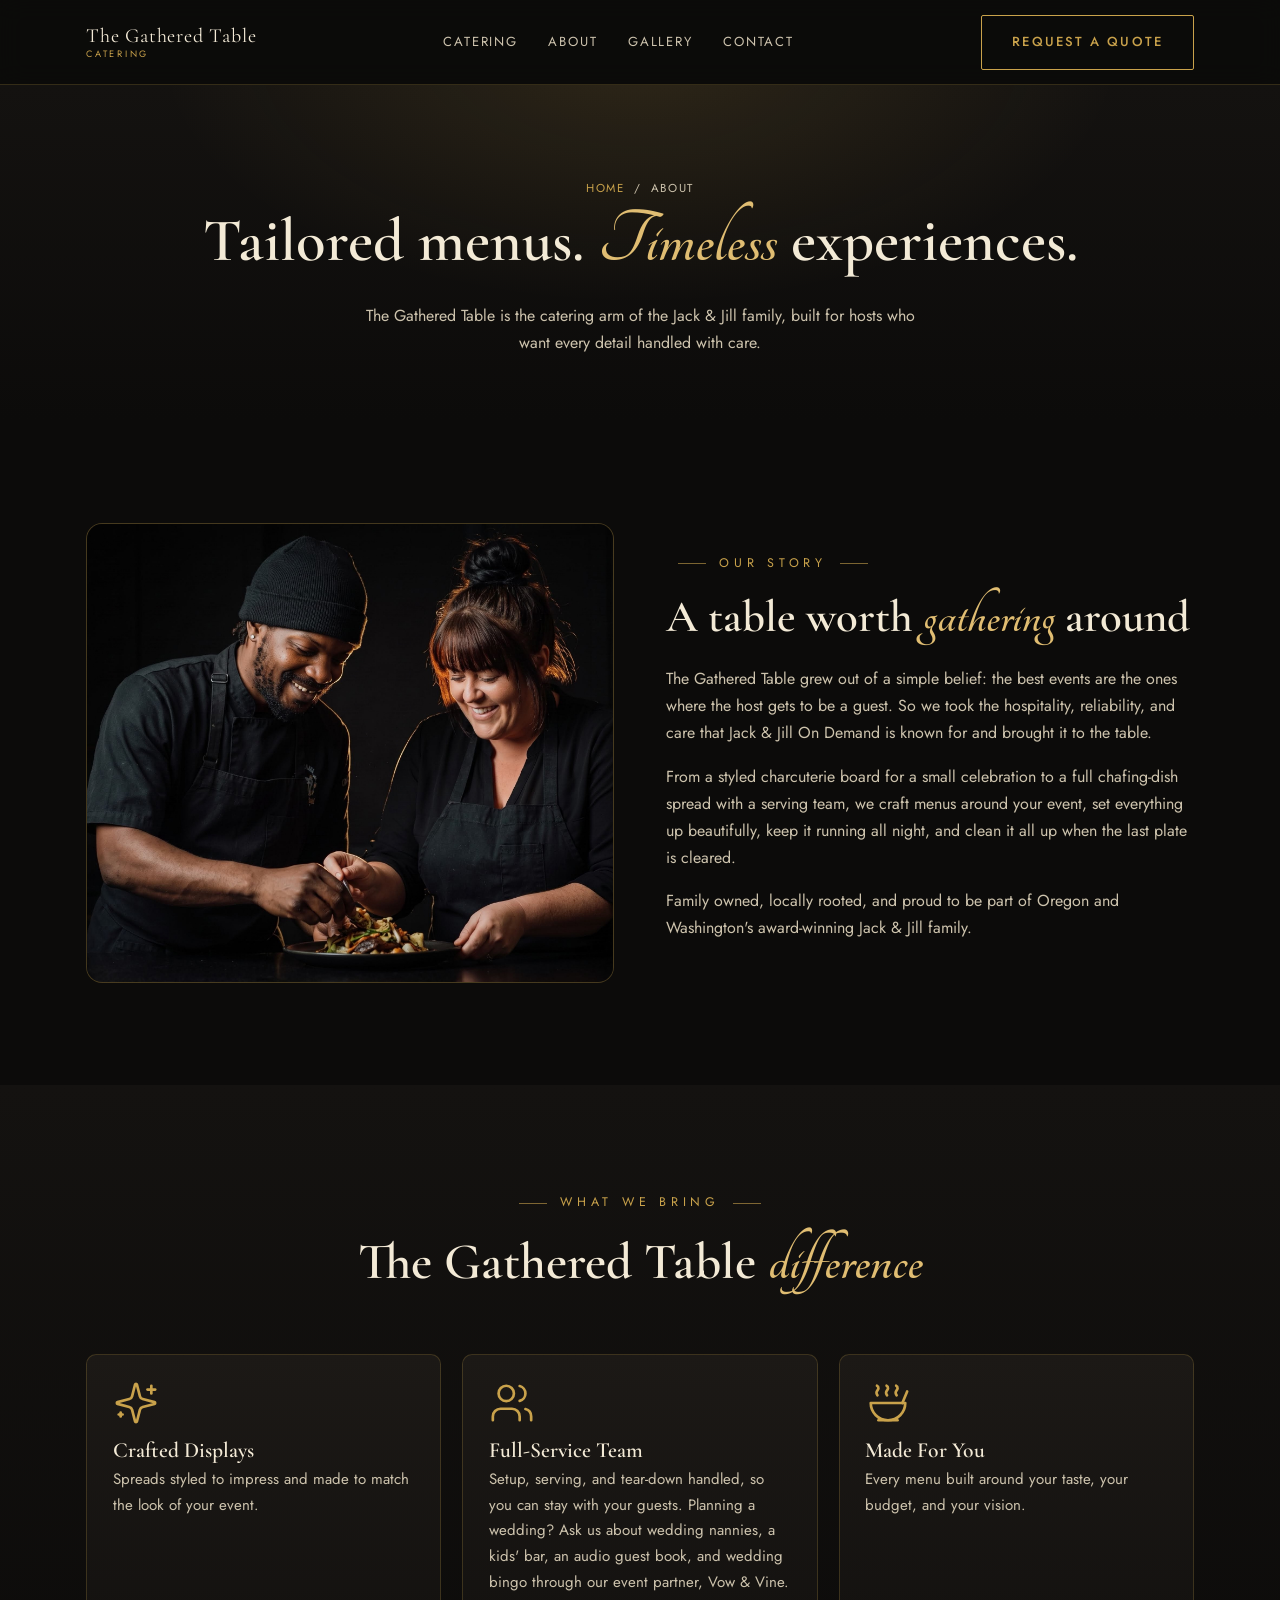
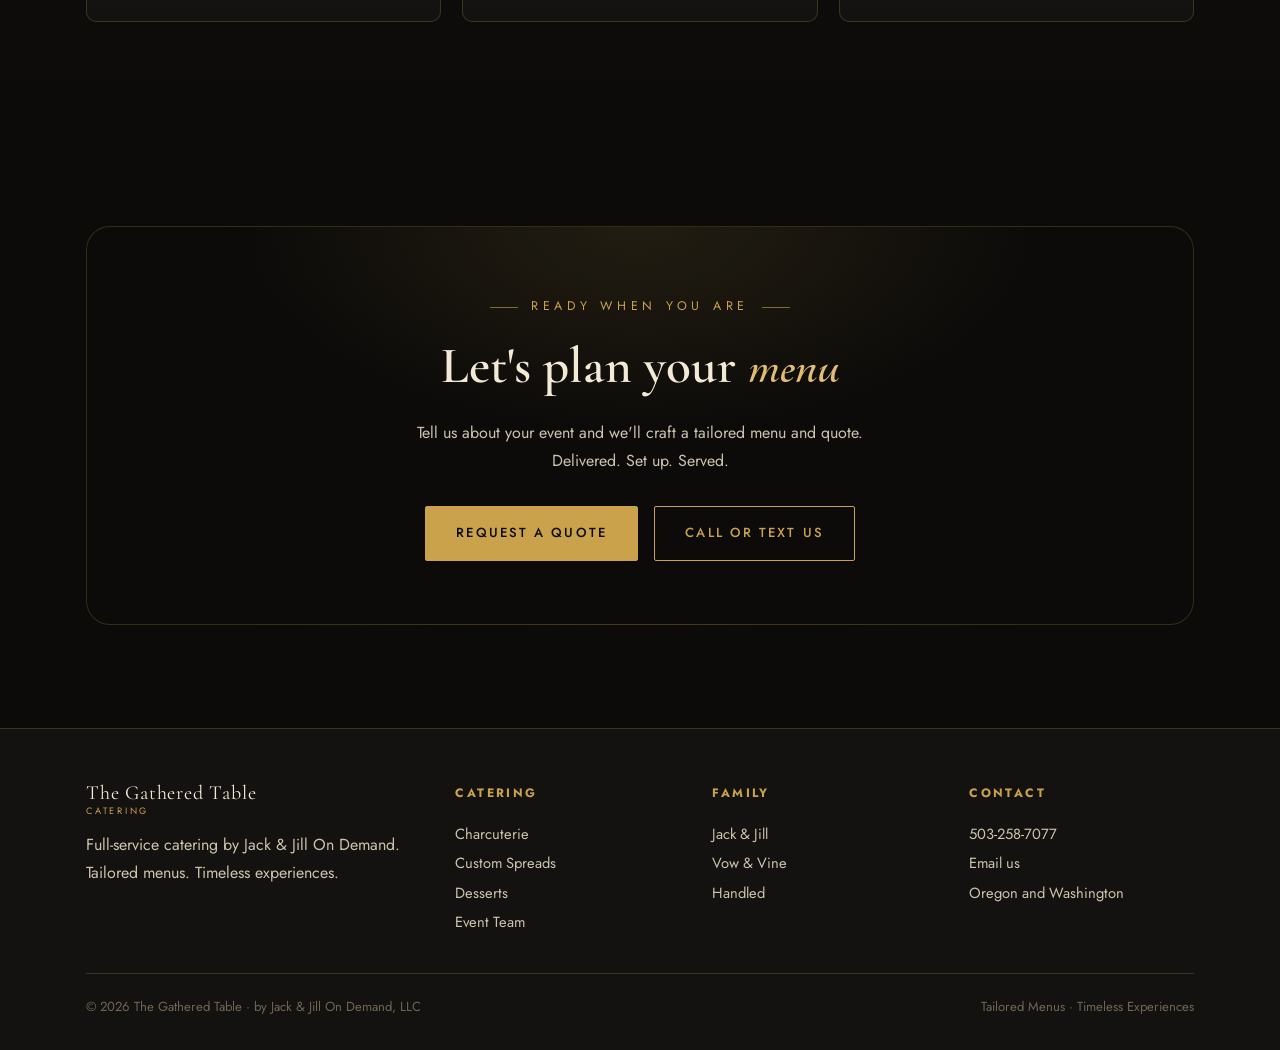
==== about/index.html @ 07cd276f "Initial commit: extracted site for standalone GitHub Pages hosting Split out of the Jack & Jill fami" ====
<!DOCTYPE html>
<html lang="en">
<head>
<meta charset="UTF-8" />
<meta name="viewport" content="width=device-width, initial-scale=1.0" />
<title>About · The Gathered Table | Catering by Jack &amp; Jill On Demand</title>
<meta name="description" content="The Gathered Table is the catering arm of Jack & Jill On Demand: tailored menus, beautiful displays, and a professional event team serving Oregon and Washington." />
<link rel="preconnect" href="https://fonts.googleapis.com" />
<link rel="preconnect" href="https://fonts.gstatic.com" crossorigin />
<link href="https://fonts.googleapis.com/css2?family=Cormorant+Garamond:ital,wght@0,500;0,600;1,500&family=Jost:wght@300;400;500&family=Tangerine:wght@700&display=swap" rel="stylesheet" />
<link rel="stylesheet" href="../styles.css" />
</head>
<body>

<header class="site">
  <div class="wrap nav">
    <a class="brand" href="../index.html"><span class="bt">The Gathered Table<small>CATERING</small></span></a>
    <nav class="nav-links" aria-label="Primary">
      <a href="../catering/">Catering</a>
      <a href="../about/">About</a>
      <a href="../index.html#gallery">Gallery</a>
      <a href="../contact/">Contact</a>
    </nav>
    <div class="nav-cta">
      <a class="btn btn-ghost" href="../contact/">Request a Quote</a>
      <button class="nav-toggle" aria-label="Menu" aria-expanded="false"><svg width="26" height="26" viewBox="0 0 24 24" fill="none" stroke="#c9a24b" stroke-width="1.6" stroke-linecap="round" stroke-linejoin="round"><path d="M4 6h16M4 12h16M4 18h16"/></svg></button>
    </div>
  </div>
</header>

<section class="page-hero">
  <div class="wrap">
    <p class="crumbs reveal"><a href="../index.html">Home</a> &nbsp;/&nbsp; About</p>
    <h1 class="reveal d1">Tailored menus. <em>Timeless</em> experiences.</h1>
    <p class="reveal d2">The Gathered Table is the catering arm of the Jack &amp; Jill family, built for hosts who want every detail handled with care.</p>
  </div>
</section>

<section class="block">
  <div class="wrap about-split">
    <div class="photo reveal">
      <img src="../assets/photos/chefs-plating.jpg" alt="Two members of The Gathered Table finishing a plate together in the kitchen" width="2528" height="1696" loading="lazy" decoding="async" />
    </div>
    <div class="reveal d1">
      <span class="eyebrow lined">Our Story</span>
      <h2>A table worth <em>gathering</em> around</h2>
      <p>The Gathered Table grew out of a simple belief: the best events are the ones where the host gets to be a guest. So we took the hospitality, reliability, and care that Jack &amp; Jill On Demand is known for and brought it to the table.</p>
      <p>From a styled charcuterie board for a small celebration to a full chafing-dish spread with a serving team, we craft menus around your event, set everything up beautifully, keep it running all night, and clean it all up when the last plate is cleared.</p>
      <p>Family owned, locally rooted, and proud to be part of Oregon and Washington's award-winning Jack &amp; Jill family.</p>
    </div>
  </div>
</section>

<section class="block" style="background:linear-gradient(180deg,var(--black-2),var(--black));">
  <div class="wrap">
    <div class="section-head reveal">
      <span class="eyebrow lined">What We Bring</span>
      <h2>The Gathered Table <em>difference</em></h2>
    </div>
    <div class="values">
      <div class="value reveal d1">
        <div class="ic"><svg viewBox="0 0 24 24" fill="none" stroke="currentColor" stroke-width="1.4" stroke-linecap="round" stroke-linejoin="round"><path d="M9.937 15.5A2 2 0 0 0 8.5 14.063l-6.135-1.582a.5.5 0 0 1 0-.962L8.5 9.936A2 2 0 0 0 9.937 8.5l1.582-6.135a.5.5 0 0 1 .963 0L14.063 8.5A2 2 0 0 0 15.5 9.937l6.135 1.581a.5.5 0 0 1 0 .964L15.5 14.063a2 2 0 0 0-1.437 1.437l-1.582 6.135a.5.5 0 0 1-.963 0z"/><path d="M20 3v4"/><path d="M22 5h-4"/><path d="M4 17v2"/><path d="M5 18H3"/></svg></div>
        <h3>Crafted Displays</h3>
        <p>Spreads styled to impress and made to match the look of your event.</p>
      </div>
      <div class="value reveal d2">
        <div class="ic"><svg viewBox="0 0 24 24" fill="none" stroke="currentColor" stroke-width="1.4" stroke-linecap="round" stroke-linejoin="round"><path d="M16 21v-2a4 4 0 0 0-4-4H6a4 4 0 0 0-4 4v2"/><circle cx="9" cy="7" r="4"/><path d="M22 21v-2a4 4 0 0 0-3-3.87"/><path d="M16 3.13a4 4 0 0 1 0 7.75"/></svg></div>
        <h3>Full-Service Team</h3>
        <p>Setup, serving, and tear-down handled, so you can stay with your guests. Planning a wedding? Ask us about wedding nannies, a kids' bar, an audio guest book, and wedding bingo through our event partner, Vow &amp; Vine.</p>
      </div>
      <div class="value reveal d3">
        <div class="ic"><svg viewBox="0 0 24 24" fill="none" stroke="currentColor" stroke-width="1.4" stroke-linecap="round" stroke-linejoin="round"><path d="M12 21a9 9 0 0 0 9-9H3a9 9 0 0 0 9 9Z"/><path d="M7 21h10"/><path d="M19.5 12 22 6"/><path d="M16.25 3c.27.1.8.53.75 1.36-.05.83-.93 1.24-1 2.05-.08.78.34 1.24.5 1.58"/><path d="M11.25 3c.27.1.8.53.75 1.36-.05.83-.93 1.24-1 2.05-.08.78.34 1.24.5 1.58"/><path d="M6.25 3c.27.1.8.53.75 1.36-.05.83-.93 1.24-1 2.05-.08.78.34 1.24.5 1.58"/></svg></div>
        <h3>Made For You</h3>
        <p>Every menu built around your taste, your budget, and your vision.</p>
      </div>
    </div>
  </div>
</section>

<section class="block">
  <div class="wrap">
    <div class="cta reveal">
      <span class="eyebrow lined">Ready When You Are</span>
      <h2 style="margin-top:.8rem">Let's plan your <em>menu</em></h2>
      <p>Tell us about your event and we'll craft a tailored menu and quote. Delivered. Set up. Served.</p>
      <div class="cta-row">
        <a class="btn btn-gold" href="../contact/">Request a Quote</a>
        <a class="btn btn-ghost" href="tel:5032587077">Call or Text Us</a>
      </div>
    </div>
  </div>
</section>

<footer class="site">
  <div class="wrap">
    <div class="foot-grid">
      <div>
        <a class="brand" href="../index.html"><span class="bt">The Gathered Table<small>CATERING</small></span></a>
        <p style="margin-top:1rem; color:var(--cream-dim); max-width:34ch;">Full-service catering by Jack &amp; Jill On Demand. Tailored menus. Timeless experiences.</p>
      </div>
      <div><h4>Catering</h4><ul><li><a href="../catering/">Charcuterie</a></li><li><a href="../catering/">Custom Spreads</a></li><li><a href="../catering/">Desserts</a></li><li><a href="../catering/">Event Team</a></li></ul></div>
      <div><h4>Family</h4><ul><li><a href="https://jackjillondemand.com">Jack &amp; Jill</a></li><li><a href="https://vowvineeventsevrices.com">Vow &amp; Vine</a></li><li><a href="https://handledpersonalassistant.com">Handled</a></li></ul></div>
      <div><h4>Contact</h4><ul><li><a href="tel:5032587077">503-258-7077</a></li><li><a href="mailto:hellojackandjillinfo@gmail.com">Email us</a></li><li>Oregon and Washington</li></ul></div>
    </div>
    <div class="foot-bottom"><span>© 2026 The Gathered Table · by Jack &amp; Jill On Demand, LLC</span><span>Tailored Menus · Timeless Experiences</span></div>
  </div>
</footer>

<script src="../app.js"></script>
</body>
</html>
---- styles.css ----
/* ============================================================
   THE GATHERED TABLE :: catering
   Palette: black + gold + cream  |  Mood: refined, luxe, warm
   ============================================================ */

:root {
  --black: #0c0b0a;
  --black-2: #141210;
  --char: #1c1916;
  --gold: #c9a24b;
  --gold-bright: #e0bd72;
  --gold-soft: #d9bf8a;
  --cream: #f3ead6;
  --cream-dim: #cdc3ad;
  --line: rgba(201,162,75,.22);

  --r-sm: 10px;
  --r-md: 16px;
  --r-lg: 24px;

  --font-serif: "Cormorant Garamond", Georgia, serif;
  --font-script: "Tangerine", cursive;
  --font-sans: "Jost", system-ui, sans-serif;

  --maxw: 1160px;
}

* { box-sizing: border-box; margin: 0; padding: 0; }
html { scroll-behavior: smooth; }
body {
  font-family: var(--font-sans); color: var(--cream); background: var(--black);
  line-height: 1.7; -webkit-font-smoothing: antialiased; overflow-x: hidden;
}
h1, h2, h3 { font-family: var(--font-serif); font-weight: 600; line-height: 1.08; }
a { color: inherit; text-decoration: none; }
img { max-width: 100%; display: block; }

.wrap { width: 100%; max-width: var(--maxw); margin: 0 auto; padding: 0 26px; }
.eyebrow {
  font-family: var(--font-sans); font-weight: 400; font-size: .78rem; letter-spacing: .38em;
  text-transform: uppercase; color: var(--gold); display: inline-block;
}
.eyebrow.lined::before, .eyebrow.lined::after {
  content: ""; display: inline-block; width: 28px; height: 1px; background: var(--gold);
  vertical-align: middle; margin: 0 .8rem; opacity: .6;
}
.script { font-family: var(--font-script); color: var(--gold-bright); font-size: 1.7em; line-height: .6; }

/* Buttons */
.btn {
  display: inline-flex; align-items: center; gap: .6rem; font-family: var(--font-sans);
  font-weight: 500; font-size: .82rem; letter-spacing: .16em; text-transform: uppercase;
  padding: .95rem 1.9rem; border-radius: 2px; cursor: pointer; border: 1px solid var(--gold);
  transition: all .35s ease; will-change: transform;
}
.btn-gold { background: var(--gold); color: var(--black); }
.btn-gold:hover { background: var(--gold-bright); transform: translateY(-2px); box-shadow: 0 14px 30px rgba(201,162,75,.25); }
.btn-ghost { background: transparent; color: var(--gold); }
.btn-ghost:hover { background: rgba(201,162,75,.1); transform: translateY(-2px); }

/* ============ HEADER ============ */
header.site {
  position: sticky; top: 0; z-index: 50; background: rgba(12,11,10,.82);
  backdrop-filter: blur(12px); border-bottom: 1px solid var(--line); transition: box-shadow .3s ease;
}
header.site.scrolled { box-shadow: 0 8px 30px rgba(0,0,0,.5); }
.nav { display: flex; align-items: center; justify-content: space-between; height: 84px; }
.brand { display: flex; align-items: center; gap: .8rem; }
.brand img { height: 52px; width: auto; border-radius: 4px; }
.brand .bt { font-family: var(--font-serif); font-size: 1.25rem; color: var(--cream); letter-spacing: .04em; line-height: 1; }
.brand .bt small { display: block; font-family: var(--font-sans); font-size: .58rem; letter-spacing: .3em; color: var(--gold); margin-top: 3px; }
.nav-links { display: flex; gap: 1.9rem; }
.nav-links a { font-size: .82rem; letter-spacing: .14em; text-transform: uppercase; color: var(--cream-dim); position: relative; }
.nav-links a::after { content: ""; position: absolute; left: 0; bottom: -7px; height: 1px; width: 100%; background: var(--gold); transform: scaleX(0); transform-origin: left; transition: transform .3s ease; }
.nav-links a:hover { color: var(--cream); }
.nav-links a:hover::after { transform: scaleX(1); }
.nav-cta { display: flex; align-items: center; gap: 1rem; }
.nav-toggle { display: none; background: none; border: 0; cursor: pointer; }

/* ============ HERO ============ */
.hero { position: relative; overflow: hidden; padding: clamp(4rem, 9vw, 8rem) 0; text-align: center; }
.hero::before {
  content: ""; position: absolute; inset: 0; z-index: 0;
  background:
    radial-gradient(900px 500px at 50% -10%, rgba(201,162,75,.14), transparent 60%),
    linear-gradient(180deg, var(--black-2), var(--black));
}
.hero-inner { position: relative; z-index: 2; max-width: 820px; margin: 0 auto; }
.hero .pre { color: var(--gold); font-family: var(--font-script); font-size: 3.4rem; line-height: .5; display: block; margin-bottom: .4rem; }
.hero h1 { font-size: clamp(2.8rem, 7vw, 5.4rem); color: var(--cream); letter-spacing: .01em; }
.hero h1 em { font-family: var(--font-script); color: var(--gold-bright); font-style: normal; font-size: 1.35em; font-weight: 400; }
.hero .lead { font-size: 1.12rem; color: var(--cream-dim); margin: 1.6rem auto 0; max-width: 50ch; letter-spacing: .02em; }
.hero .tagline { font-family: var(--font-sans); letter-spacing: .34em; text-transform: uppercase; font-size: .76rem; color: var(--gold); margin-top: 1.4rem; }
.hero .cta-row { display: flex; gap: 1rem; justify-content: center; flex-wrap: wrap; margin-top: 2.4rem; }
.cloche {
  width: 96px; height: 56px; margin: 0 auto 1.2rem; position: relative;
}
.cloche svg { width: 100%; height: 100%; color: var(--gold); }
.float-anim { animation: floaty 7s ease-in-out infinite; }
@keyframes floaty { 0%,100% { transform: translateY(0); } 50% { transform: translateY(-10px); } }

/* gold divider */
.divider { display: flex; align-items: center; justify-content: center; gap: 1rem; margin: 1.4rem auto 0; }
.divider span { height: 1px; width: 60px; background: linear-gradient(90deg, transparent, var(--gold)); }
.divider span:last-child { background: linear-gradient(90deg, var(--gold), transparent); }
.divider .dot { width: 6px; height: 6px; background: var(--gold); transform: rotate(45deg); }

/* ============ SECTION SHELL ============ */
section.block { padding: clamp(4rem, 8vw, 7rem) 0; }
.section-head { text-align: center; max-width: 640px; margin: 0 auto 3.4rem; }
.section-head h2 { font-size: clamp(2rem, 4.6vw, 3.2rem); color: var(--cream); margin-top: .8rem; }
.section-head h2 em { font-family: var(--font-script); color: var(--gold-bright); font-style: normal; font-size: 1.3em; }
.section-head p { color: var(--cream-dim); margin-top: 1rem; }

/* offerings */
.offer { display: grid; grid-template-columns: repeat(3, 1fr); gap: 1.4rem; }
.card {
  background: linear-gradient(180deg, var(--char), var(--black-2)); border: 1px solid var(--line);
  border-radius: var(--r-sm); padding: 2rem 1.7rem; transition: transform .4s ease, border-color .4s ease, box-shadow .4s ease;
  position: relative; overflow: hidden;
}
.card::after {
  content: ""; position: absolute; inset: auto 0 0 0; height: 2px;
  background: linear-gradient(90deg, transparent, var(--gold), transparent); opacity: 0; transition: opacity .4s ease;
}
.card:hover { transform: translateY(-7px); border-color: rgba(201,162,75,.5); box-shadow: 0 24px 50px rgba(0,0,0,.5); }
.card:hover::after { opacity: 1; }
.card .ic { width: 54px; height: 54px; color: var(--gold); margin-bottom: 1.1rem; transition: transform .4s ease; }
.card:hover .ic { transform: scale(1.1); }
.card .ic svg { width: 100%; height: 100%; }
.card h3 { font-size: 1.5rem; color: var(--cream); margin-bottom: .5rem; }
.card p { color: var(--cream-dim); font-size: .96rem; }

/* photo frames */
.photo {
  position: relative; overflow: hidden;
  background:
    linear-gradient(135deg, rgba(201,162,75,.08), rgba(201,162,75,.03)),
    #17140f;
}
.photo img {
  position: absolute; inset: 0; display: block; width: 100%; height: 100%;
  object-fit: cover;
  transition: transform .7s cubic-bezier(.16,1,.3,1);
}

/* split / experience */
.split { display: grid; grid-template-columns: 1fr 1fr; gap: 3.2rem; align-items: center; }
.split .photo { height: 440px; border-radius: var(--r-sm); border: 1px solid var(--line); }
.steps { list-style: none; }
.steps li { display: flex; gap: 1.1rem; padding: 1.1rem 0; border-bottom: 1px solid var(--line); }
.steps .num { font-family: var(--font-serif); font-size: 1.8rem; color: var(--gold); min-width: 2.2rem; }
.steps h4 { font-family: var(--font-serif); font-size: 1.3rem; color: var(--cream); }
.steps p { color: var(--cream-dim); font-size: .94rem; }

/* gallery */
.gallery { display: grid; grid-template-columns: repeat(4, 1fr); gap: 1rem; }
.gallery .photo { height: 220px; border-radius: var(--r-sm); border: 1px solid var(--line); }
.gallery .photo.tall { grid-row: span 2; height: auto; }

/* family cross promo */
.family { background: linear-gradient(180deg, var(--black), var(--black-2)); }
.fam-grid { display: grid; grid-template-columns: repeat(3, 1fr); gap: 1.4rem; }
.fam {
  background: var(--char); border: 1px solid var(--line); border-radius: var(--r-sm); padding: 1.7rem;
  transition: transform .35s ease, border-color .35s ease; display: flex; flex-direction: column; gap: .8rem;
}
.fam:hover { transform: translateY(-6px); border-color: rgba(201,162,75,.5); }
.fam .mark { background: transparent; border-radius: 8px; height: 116px; display: flex; align-items: center; justify-content: center; padding: 1rem; overflow: hidden; }
.fam .mark img { max-width: 100%; max-height: 100%; width: auto; height: auto; object-fit: contain; }
.fam h3 { font-size: 1.4rem; color: var(--cream); }
.fam p { color: var(--cream-dim); font-size: .92rem; }
.fam .go { font-family: var(--font-sans); letter-spacing: .14em; text-transform: uppercase; font-size: .76rem; color: var(--gold); margin-top: auto; display: inline-flex; align-items: center; gap: .5rem; }
.fam .go svg { width: 15px; height: 15px; transition: transform .3s ease; }
.fam:hover .go svg { transform: translateX(4px); }

/* CTA */
.cta { text-align: center; border: 1px solid var(--line); border-radius: var(--r-lg); padding: clamp(2.6rem, 5vw, 4.4rem); background: radial-gradient(700px 360px at 50% 0%, rgba(201,162,75,.12), transparent 60%); }
.cta h2 { font-size: clamp(2rem, 4.5vw, 3.2rem); color: var(--cream); }
.cta h2 em { font-family: var(--font-script); color: var(--gold-bright); font-style: normal; font-size: 1.3em; }
.cta p { color: var(--cream-dim); margin: 1rem auto 2rem; max-width: 46ch; }
.cta .cta-row { display: flex; gap: 1rem; justify-content: center; flex-wrap: wrap; }

/* footer */
footer.site { background: var(--black-2); border-top: 1px solid var(--line); padding: 3.4rem 0 2rem; }
.foot-grid { display: grid; grid-template-columns: 1.5fr 1fr 1fr 1fr; gap: 2rem; }
footer h4 { font-family: var(--font-sans); letter-spacing: .2em; text-transform: uppercase; font-size: .76rem; color: var(--gold); margin-bottom: 1rem; }
footer a, footer li { color: var(--cream-dim); font-size: .92rem; line-height: 2; list-style: none; }
footer a:hover { color: var(--gold-bright); }
.foot-bottom { border-top: 1px solid var(--line); margin-top: 2.2rem; padding-top: 1.4rem; display: flex; justify-content: space-between; flex-wrap: wrap; gap: .6rem; font-size: .82rem; color: #6f6552; }

/* ─── Motion: "The Slow Reveal of a Cloche" ─── */
.reveal {
  opacity: 0;
  filter: blur(4px);
  will-change: opacity, filter;
  transition: opacity 0.7s ease-out, filter 0.7s ease-out;
}
.reveal.in { opacity: 1; filter: blur(0); }

/* Gallery items — scale up gently (dishes being placed on a table) */
.gallery .photo.reveal:not(.in) { transform: scale(0.94); transition: opacity 0.75s ease-out, filter 0.75s ease-out, transform 0.75s ease-out; }
.gallery .photo.reveal.in { transform: scale(1); }
.gallery .photo:hover img { transform: scale(1.05); }

/* Process steps — slide from left (sequence has direction) */
.steps li.reveal:not(.in) { transform: translateX(-12px); filter: none; transition: opacity 0.6s ease-out, transform 0.6s ease-out; }
.steps li.reveal.in { transform: none; }

/* Offering cards — slight y + scale (plates settling into position) */
.card.reveal:not(.in) { transform: translateY(14px) scale(0.98); transition: opacity 0.7s ease-out, filter 0.7s ease-out, transform 0.7s ease-out; }
.card.reveal.in { transform: none; }

/* Section headings — pure fade (the heading earns its own entrance) */
.section-head.reveal:not(.in) { filter: none; }

/* Stagger — 100ms per step per DESIGN.md */
.d1 { transition-delay: 100ms; }
.d2 { transition-delay: 200ms; }
.d3 { transition-delay: 300ms; }
.d4 { transition-delay: 400ms; }

/* Gold divider — lines draw left to right */
.divider.reveal:not(.in) span { transform: scaleX(0); }
.divider.reveal span { transform-origin: left; transition: transform 0.9s ease-out 0.2s; }
.divider.reveal.in span { transform: scaleX(1); }

@media (max-width: 920px) {
  .offer, .fam-grid { grid-template-columns: 1fr 1fr; }
  .split { grid-template-columns: 1fr; } .split .photo { height: 320px; }
  .gallery { grid-template-columns: 1fr 1fr; } .gallery .photo.tall { grid-row: auto; height: 220px; }
  .foot-grid { grid-template-columns: 1fr 1fr; }
}
@media (max-width: 600px) {
  .nav-links { display: none; } .nav-toggle { display: block; }
  .nav-links.open {
    display: flex;
    flex-direction: column;
    position: absolute;
    top: 84px;
    left: 0;
    right: 0;
    background: rgba(12,11,10,.96);
    border-bottom: 1px solid var(--line);
    padding: 1.2rem 26px;
    gap: 1.2rem;
    z-index: 49;
    color: var(--cream);
  }
  .offer, .fam-grid { grid-template-columns: 1fr; }
  .nav-cta .btn-ghost { display: none; }
}
@media (prefers-reduced-motion: reduce) {
  * { animation: none !important; transition: none !important; }
  .reveal { opacity: 1; filter: blur(0); transform: none; } html { scroll-behavior: auto; }
}

/* ============================================================
   INTERIOR PAGES (catering / about / contact)
   ============================================================ */
.page-hero {
  position: relative; overflow: hidden; text-align: center;
  padding: clamp(3.4rem, 6vw, 5.4rem) 0 clamp(3rem, 5vw, 4.6rem);
}
.page-hero::before {
  content: ""; position: absolute; inset: 0; z-index: 0;
  background:
    radial-gradient(800px 420px at 50% -10%, rgba(201,162,75,.14), transparent 60%),
    linear-gradient(180deg, var(--black-2), var(--black));
}
.page-hero .wrap { position: relative; z-index: 2; }
.crumbs { font-family: var(--font-sans); letter-spacing: .14em; text-transform: uppercase; font-size: .72rem; color: var(--cream-dim); margin-bottom: 1rem; }
.crumbs a { color: var(--gold); } .crumbs a:hover { color: var(--gold-bright); }
.page-hero h1 { font-size: clamp(2.4rem, 5.4vw, 3.8rem); color: var(--cream); }
.page-hero h1 em { font-family: var(--font-script); color: var(--gold-bright); font-style: normal; font-size: 1.3em; }
.page-hero p { color: var(--cream-dim); max-width: 56ch; margin: 1.1rem auto 0; }

.prose { max-width: 760px; margin: 0 auto; }
.prose h2 { font-size: clamp(1.7rem, 3.4vw, 2.4rem); color: var(--cream); margin: 2rem 0 .8rem; }
.prose h2 em { font-family: var(--font-script); color: var(--gold-bright); font-style: normal; font-size: 1.3em; }
.prose p { color: var(--cream-dim); margin-bottom: 1rem; }

/* detailed catering rows */
.svc-row { display: grid; grid-template-columns: 1fr 1fr; gap: 3rem; align-items: center; padding: clamp(2rem,4vw,3rem) 0; border-bottom: 1px solid var(--line); }
.svc-row:nth-child(even) .svc-row-media { order: 2; }
.svc-row .photo { height: 340px; border-radius: var(--r-sm); border: 1px solid var(--line); }
.svc-row .eyebrow { margin-bottom: .6rem; }
.svc-row h3 { font-size: 1.9rem; color: var(--cream); margin-bottom: .6rem; }
.svc-row h3 em { font-family: var(--font-script); color: var(--gold-bright); font-style: normal; font-size: 1.2em; }
.svc-row p { color: var(--cream-dim); }
.svc-row ul { list-style: none; margin-top: 1rem; }
.svc-row li { display: flex; gap: .7rem; align-items: flex-start; color: var(--cream-dim); padding: .35rem 0; }
.svc-row li svg { width: 18px; height: 18px; color: var(--gold); flex: none; margin-top: 6px; }

/* about split */
.about-split { display: grid; grid-template-columns: 1fr 1fr; gap: 3.2rem; align-items: center; }
.about-split .photo { height: 460px; border-radius: var(--r-md); border: 1px solid var(--line); }
.about-split h2 { font-size: clamp(2rem,4vw,2.8rem); color: var(--cream); margin: .7rem 0 1rem; }
.about-split h2 em { font-family: var(--font-script); color: var(--gold-bright); font-style: normal; font-size: 1.3em; }
.about-split p { color: var(--cream-dim); margin-bottom: 1rem; }
.values { display: grid; grid-template-columns: repeat(3,1fr); gap: 1.3rem; margin-top: 1rem; }
.value { background: linear-gradient(180deg, var(--char), var(--black-2)); border: 1px solid var(--line); border-radius: var(--r-sm); padding: 1.6rem; }
.value .ic { width: 46px; height: 46px; color: var(--gold); margin-bottom: .8rem; }
.value .ic svg { width: 100%; height: 100%; }
.value h3 { font-size: 1.35rem; color: var(--cream); margin-bottom: .3rem; }
.value p { color: var(--cream-dim); font-size: .94rem; }

/* contact */
.contact-grid { display: grid; grid-template-columns: 1.1fr .9fr; gap: 2.8rem; align-items: start; }
.form-card { background: linear-gradient(180deg, var(--char), var(--black-2)); border: 1px solid var(--line); border-radius: var(--r-md); padding: 2.2rem; }
.field { margin-bottom: 1.1rem; }
.field label { display: block; font-family: var(--font-sans); letter-spacing: .12em; text-transform: uppercase; font-size: .72rem; color: var(--gold); margin-bottom: .45rem; }
.field input, .field select, .field textarea {
  width: 100%; font-family: var(--font-sans); font-size: 1rem; color: var(--cream);
  padding: .85rem 1rem; border: 1px solid var(--line); border-radius: var(--r-sm); background: rgba(0,0,0,.3);
  transition: border-color .25s ease, box-shadow .25s ease;
}
.field input::placeholder, .field textarea::placeholder { color: #8a7f68; }
.field input:focus, .field select:focus, .field textarea:focus { outline: none; border-color: var(--gold); box-shadow: 0 0 0 3px rgba(201,162,75,.15); }
.field textarea { min-height: 140px; resize: vertical; }
.field select option { background: var(--black-2); }
.contact-aside { display: flex; flex-direction: column; gap: 1rem; }
.info-card { background: var(--char); border: 1px solid var(--line); border-radius: var(--r-sm); padding: 1.5rem; }
.info-card h3 { font-size: 1.3rem; color: var(--cream); margin-bottom: .5rem; display: flex; gap: .6rem; align-items: center; }
.info-card h3 svg { width: 20px; height: 20px; color: var(--gold); }
.info-card a { color: var(--gold-bright); }
.info-card p { color: var(--cream-dim); font-size: .95rem; }
.note { font-size: .82rem; color: var(--cream-dim); margin-top: .8rem; }

@media (max-width: 920px) {
  .svc-row, .about-split, .contact-grid { grid-template-columns: 1fr; }
  .svc-row:nth-child(even) .svc-row-media { order: 0; }
  .svc-row .photo, .about-split .photo { height: 280px; }
  .values { grid-template-columns: 1fr; }
}

/* ---- Trust Rail ---- */
.trust-rail {
  background: linear-gradient(180deg, var(--black-2), var(--black));
  border-top: 1px solid rgba(201,162,75,.2);
  border-bottom: 1px solid rgba(201,162,75,.2);
  padding: 1rem 0;
}
.trust-row {
  display: flex; align-items: center; justify-content: center;
  gap: 1.6rem; flex-wrap: wrap;
}
.trust-item {
  display: flex; align-items: center; gap: .5rem;
  font-family: var(--font-serif); font-size: 1.05rem; color: var(--cream);
}
.trust-item svg { width: 18px; height: 18px; color: var(--gold); flex: none; }
.trust-item small { font-family: var(--font-sans); font-size: .76rem; color: var(--cream-dim); margin-left: .3rem; }
.trust-item[data-count], .trust-item span[data-count] {
  font-size: 1.5rem; font-weight: 600; color: var(--gold);
}
.trust-item .n { font-size: 1.5rem; color: var(--gold); font-weight: 600; }
.trust-divider { width: 1px; height: 20px; background: rgba(201,162,75,.3); flex: none; }

/* ---- Clients Marquee ---- */
.clients-band {
  padding: 1.6rem 0;
  background: var(--black);
  border-bottom: 1px solid rgba(201,162,75,.15);
  overflow: hidden;
}
.clients-label {
  font-family: var(--font-sans); font-size: .72rem; letter-spacing: .22em; text-transform: uppercase;
  color: var(--cream-dim); text-align: center; margin-bottom: .9rem;
}
.marquee-track { overflow: hidden; }
.marquee-inner {
  display: inline-flex; align-items: center; gap: 2rem; white-space: nowrap;
  animation: marquee 28s linear infinite;
  font-family: var(--font-serif); font-size: 1.05rem; color: var(--cream); letter-spacing: .04em;
}
.marquee-inner .dot { color: var(--gold); font-size: 1.4rem; line-height: 1; }
@keyframes marquee { 0% { transform: translateX(0); } 100% { transform: translateX(-50%); } }
@media (prefers-reduced-motion: reduce) { .marquee-inner { animation: none; } }

/* ---- Brand Strip (footer) ---- */
.brand-strip {
  display: flex; align-items: center; gap: 1.6rem; flex-wrap: wrap;
  padding: 1.6rem 0 2rem; border-bottom: 1px solid rgba(201,162,75,.2); margin-bottom: 2.4rem;
}
.brand-strip-label {
  color: rgba(243,234,214,.45); font-size: .76rem; letter-spacing: .14em; text-transform: uppercase;
  font-family: var(--font-sans); white-space: nowrap;
}
.brand-strip-logos { display: flex; gap: .8rem; flex-wrap: wrap; align-items: center; }
.brand-chip {
  display: flex; align-items: center; justify-content: center;
  width: 88px; height: 60px; border-radius: 8px; overflow: hidden;
  transition: opacity .25s ease, transform .25s ease;
}
.brand-chip:hover { opacity: .8; transform: translateY(-2px); }
.brand-chip img { width: 100%; height: 100%; object-fit: contain; }
.brand-chip.fam-jj { background: #143a6b; }
.brand-chip.fam-vowvine { background: #2c2a26; border: 1px solid rgba(176,141,87,.3); }
.brand-chip.fam-handled { background: #f5f2ed; }

/* ---- Services fallback note ---- */
.services-note {
  text-align: center; margin-top: 1.6rem;
  font-family: var(--font-sans); color: var(--cream-dim); font-size: .95rem;
}
.services-note a { color: var(--gold); }
.services-note a:hover { text-decoration: underline; }

/* ---- Interior page hover & reveal parity ---- */

/* Value cards (about page) — same energy as offering cards */
.value { transition: transform .4s ease, border-color .4s ease; }
.value:hover { transform: translateY(-5px); border-color: rgba(201,162,75,.55); }
.value .ic { transition: transform .4s ease; }
.value:hover .ic { transform: scale(1.1); }
.value.reveal:not(.in) { transform: translateY(14px) scale(0.98); transition: opacity 0.7s ease-out, filter 0.7s ease-out, transform 0.7s ease-out; }
.value.reveal.in { transform: none; }

/* About photo — scale reveal + hover */
.about-split .photo:hover img { transform: scale(1.04); }
.about-split .photo.reveal:not(.in) { transform: scale(0.94); transition: opacity 0.8s ease-out, filter 0.8s ease-out, transform 0.8s ease-out; }
.about-split .photo.reveal.in { transform: scale(1); }

/* Service row photos — scale reveal + row hover */
.svc-row-media { overflow: hidden; border-radius: var(--r-sm); }
.svc-row:hover .photo img { transform: scale(1.04); }
.svc-row-media.reveal:not(.in) { transform: scale(0.94); transition: opacity 0.75s ease-out, filter 0.75s ease-out, transform 0.75s ease-out; }
.svc-row-media.reveal.in { transform: scale(1); }

/* Info cards (contact page) — warm gold border lift */
.info-card { transition: transform .3s ease, border-color .3s ease; }
.info-card:hover { transform: translateY(-3px); border-color: rgba(201,162,75,.5); }
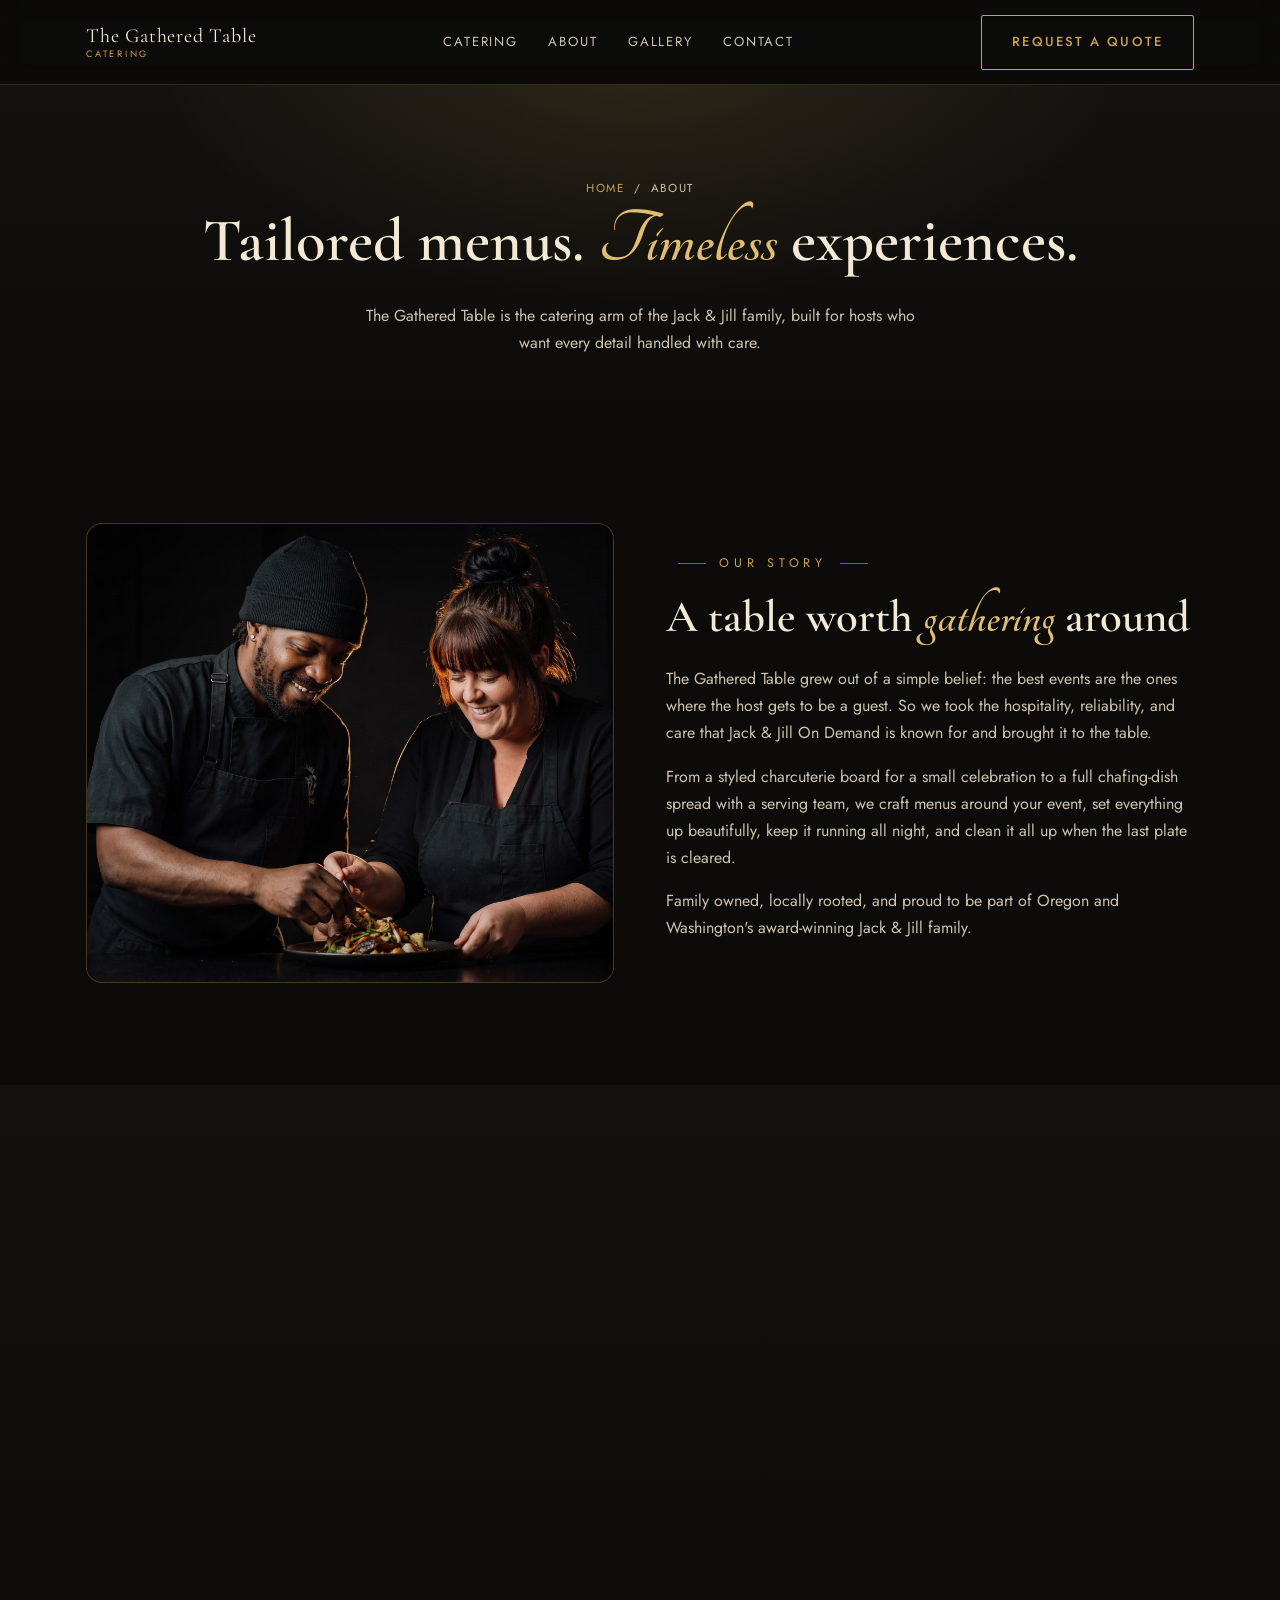
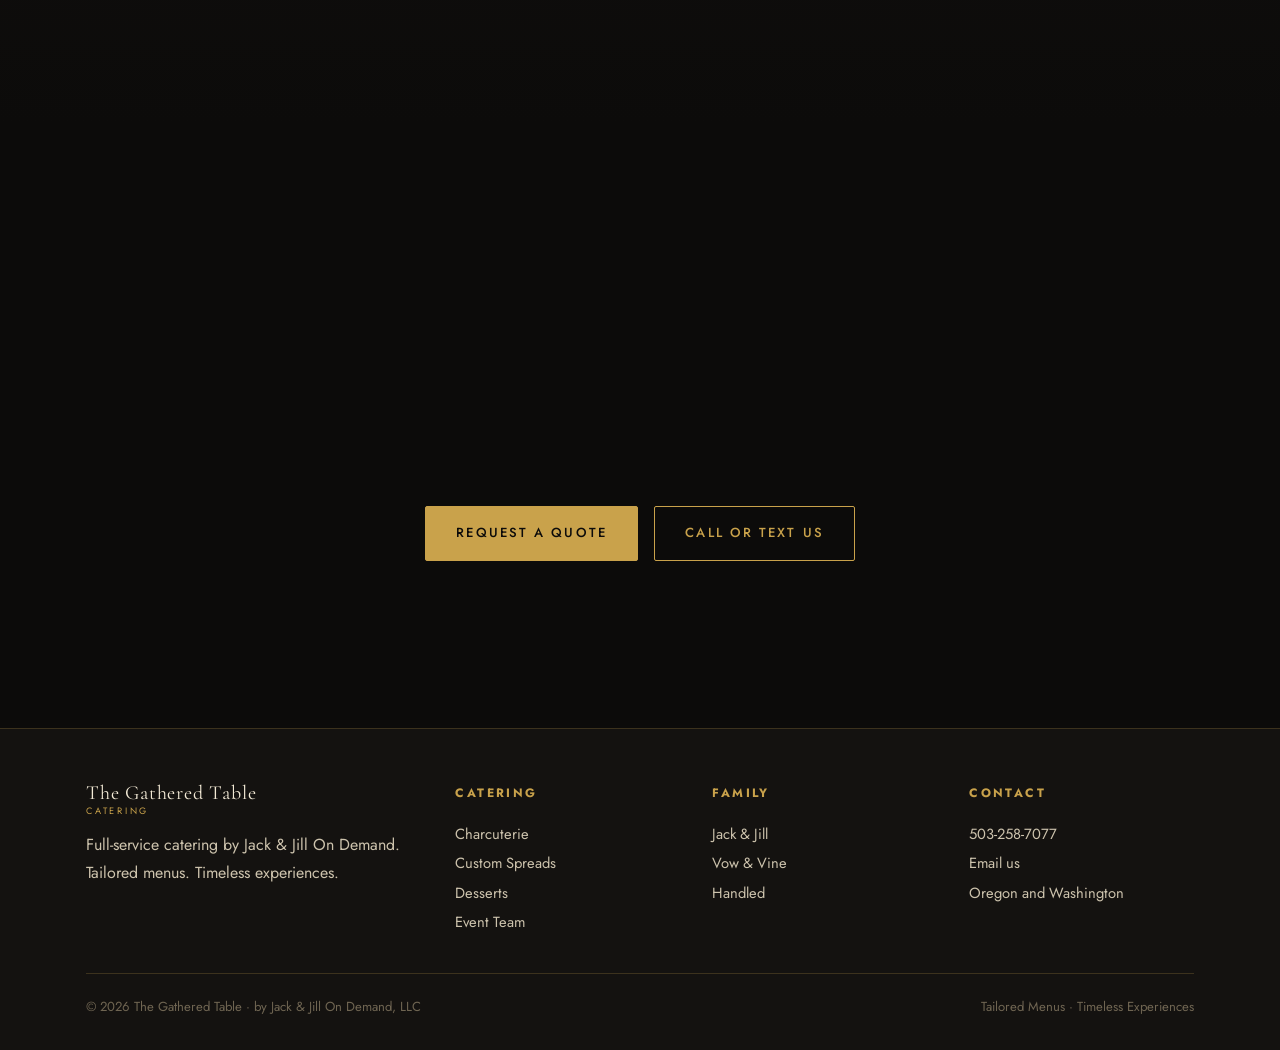
==== commit 5a800752: "Update Vow & Vine domain to vandveventservices.com Co-Authored-By: Claude Sonnet 5 <noreply@anthropi" ====
--- a/about/index.html
+++ b/about/index.html
@@ -99,7 +99,7 @@
         <p style="margin-top:1rem; color:var(--cream-dim); max-width:34ch;">Full-service catering by Jack &amp; Jill On Demand. Tailored menus. Timeless experiences.</p>
       </div>
       <div><h4>Catering</h4><ul><li><a href="../catering/">Charcuterie</a></li><li><a href="../catering/">Custom Spreads</a></li><li><a href="../catering/">Desserts</a></li><li><a href="../catering/">Event Team</a></li></ul></div>
-      <div><h4>Family</h4><ul><li><a href="https://jackjillondemand.com">Jack &amp; Jill</a></li><li><a href="https://vowvineeventsevrices.com">Vow &amp; Vine</a></li><li><a href="https://handledpersonalassistant.com">Handled</a></li></ul></div>
+      <div><h4>Family</h4><ul><li><a href="https://jackjillondemand.com">Jack &amp; Jill</a></li><li><a href="https://vandveventservices.com">Vow &amp; Vine</a></li><li><a href="https://handledpersonalassistant.com">Handled</a></li></ul></div>
       <div><h4>Contact</h4><ul><li><a href="tel:5032587077">503-258-7077</a></li><li><a href="mailto:hellojackandjillinfo@gmail.com">Email us</a></li><li>Oregon and Washington</li></ul></div>
     </div>
     <div class="foot-bottom"><span>© 2026 The Gathered Table · by Jack &amp; Jill On Demand, LLC</span><span>Tailored Menus · Timeless Experiences</span></div>
